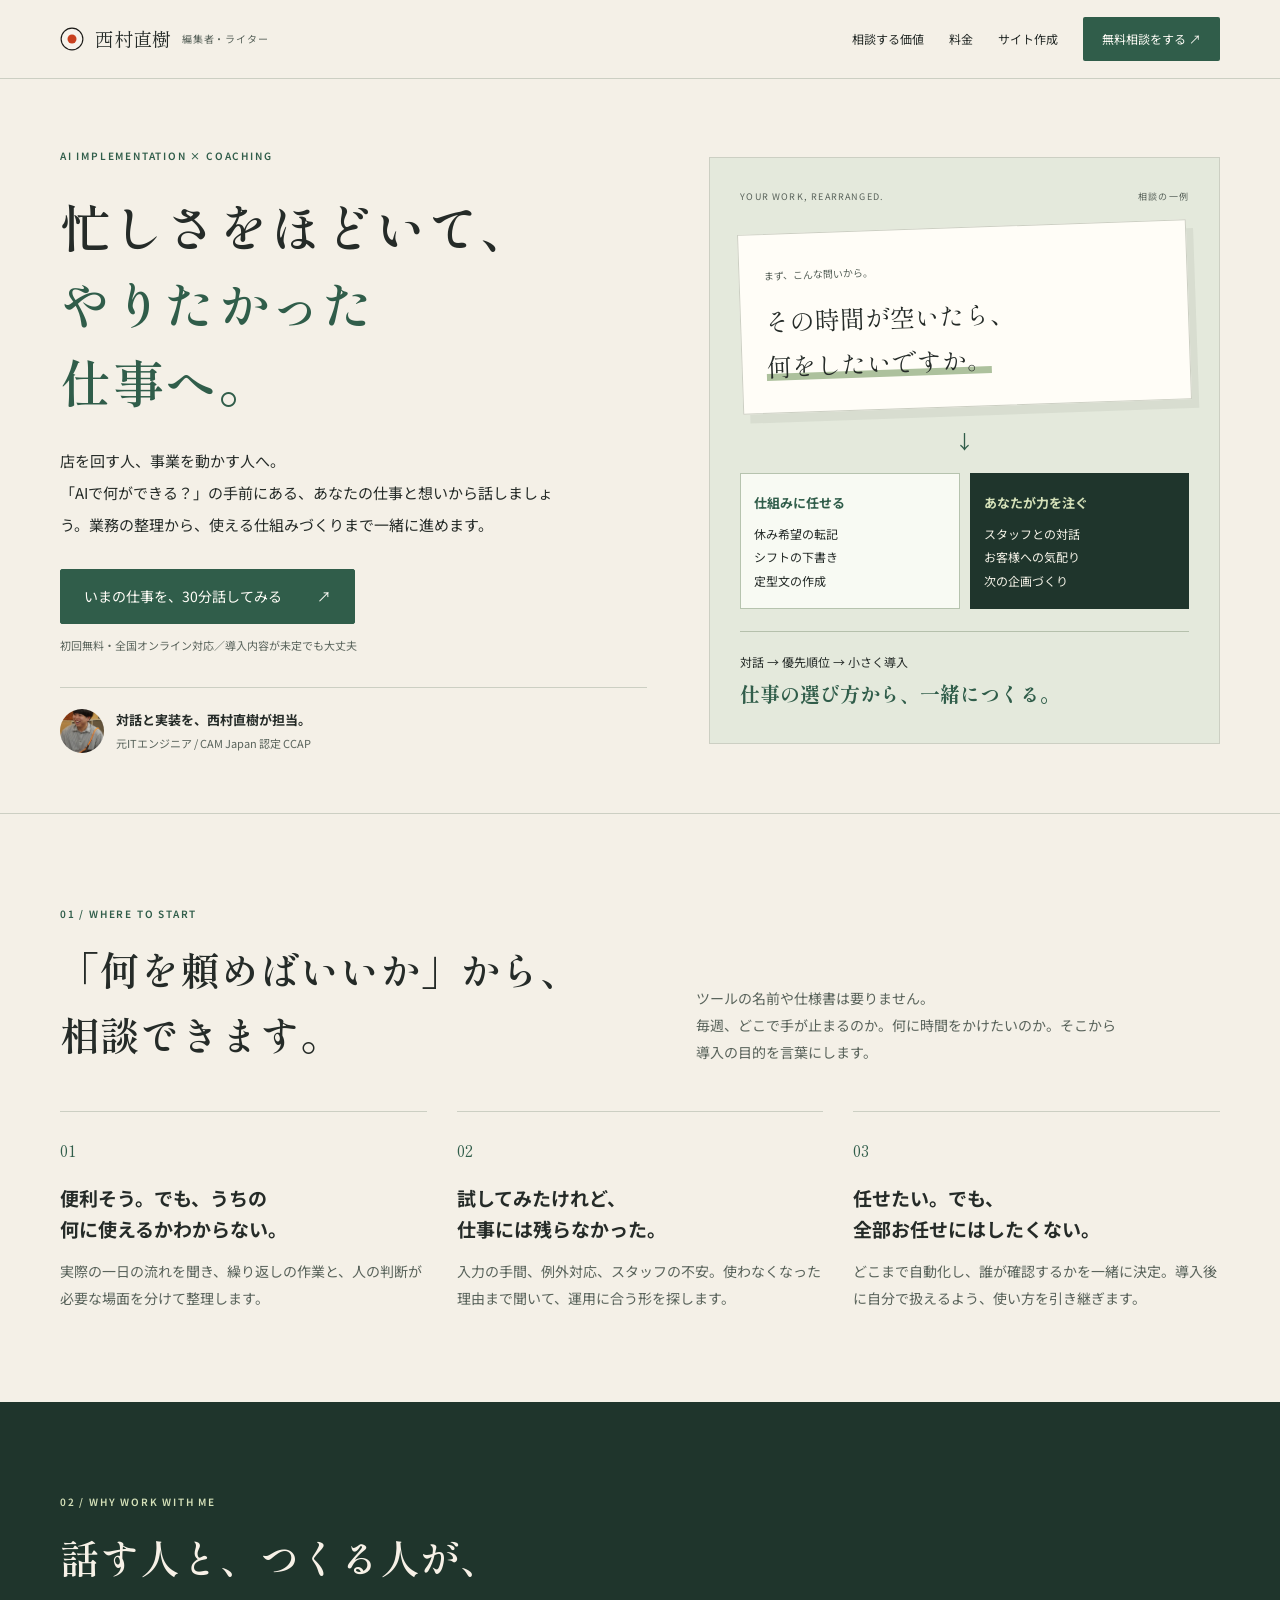
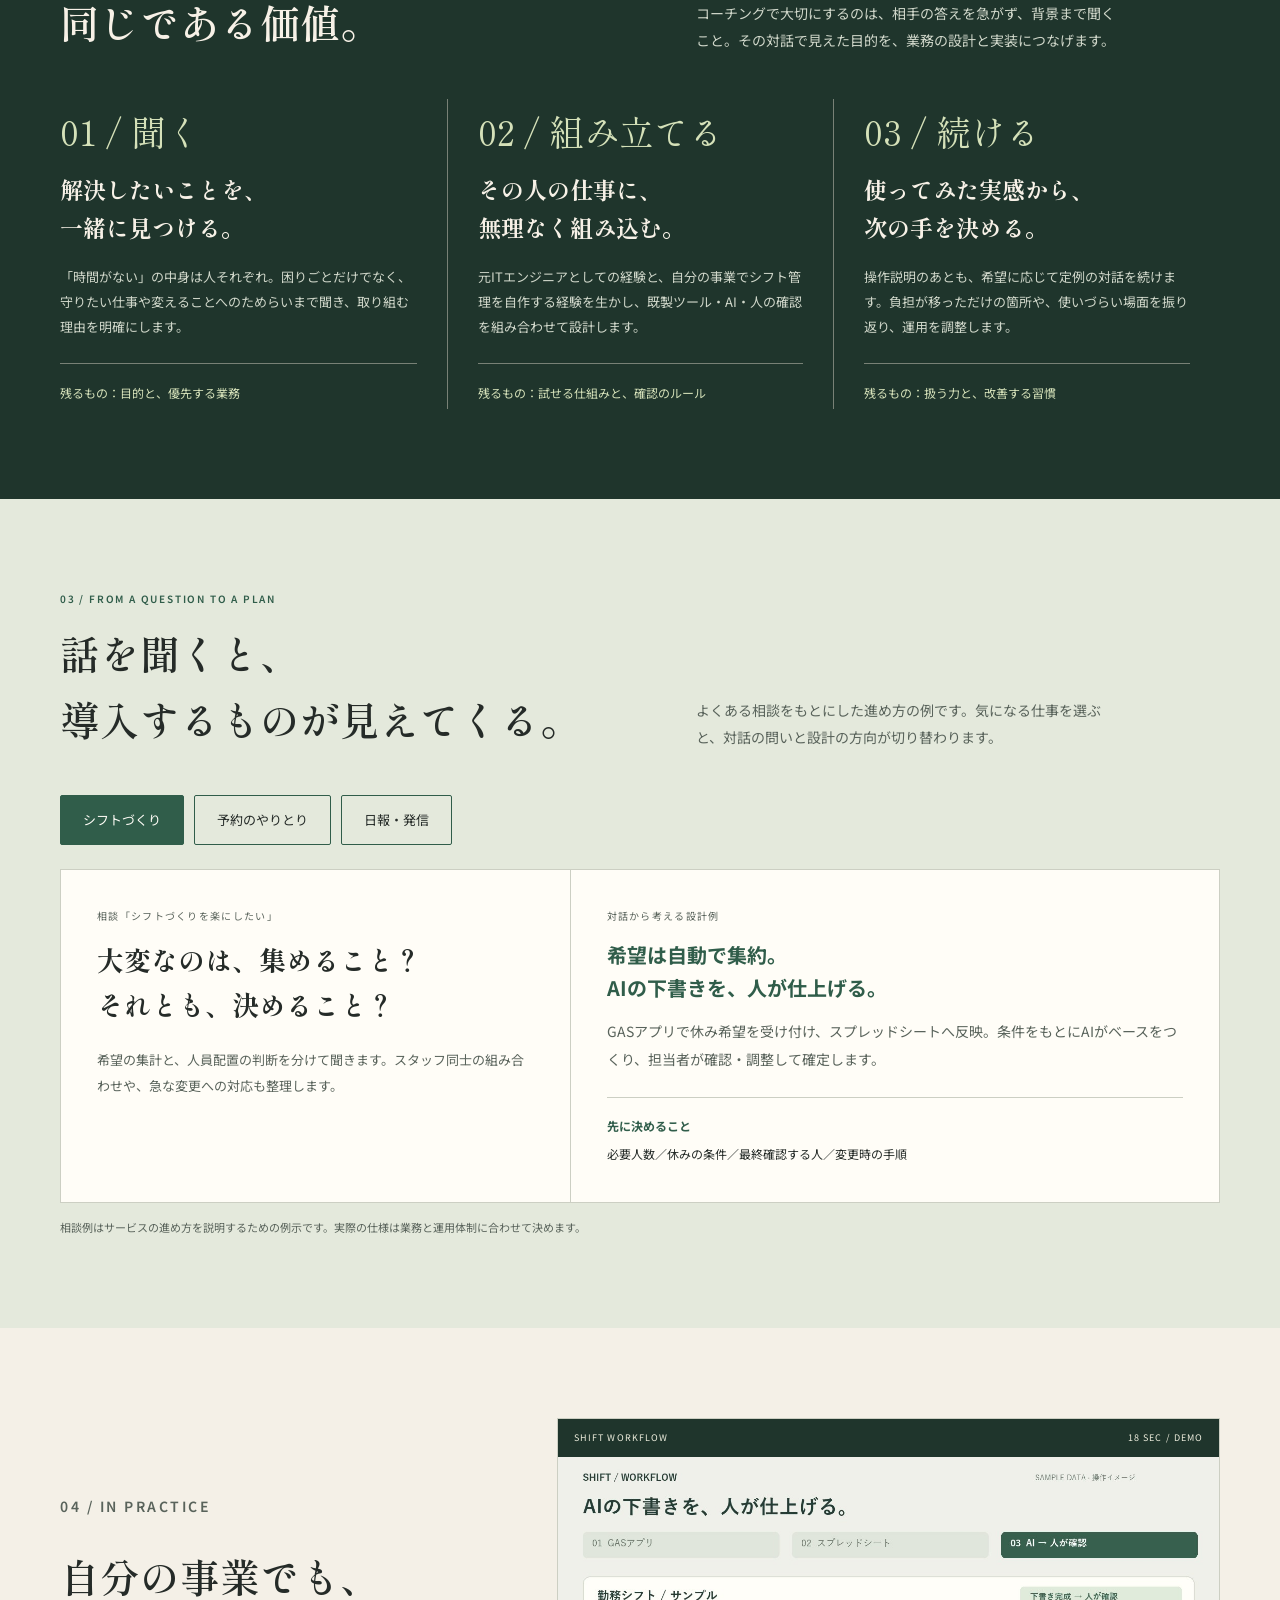
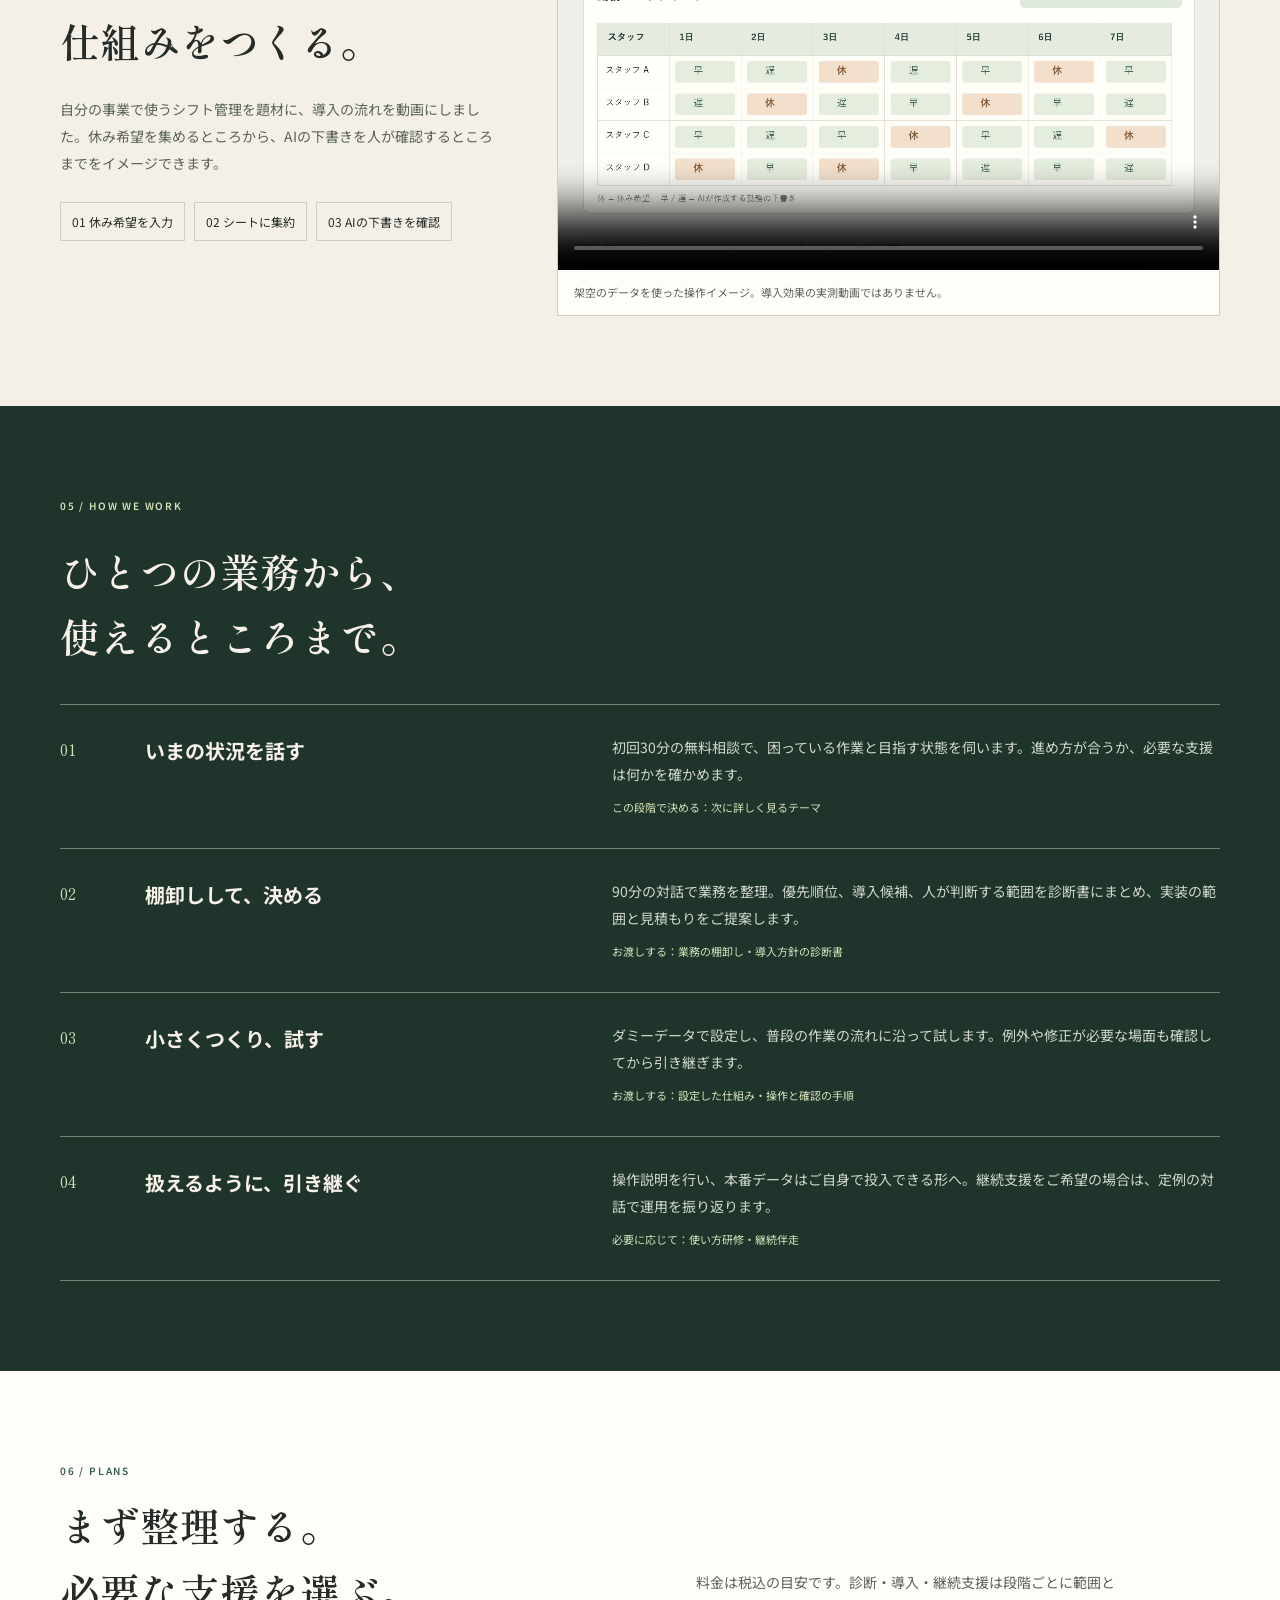
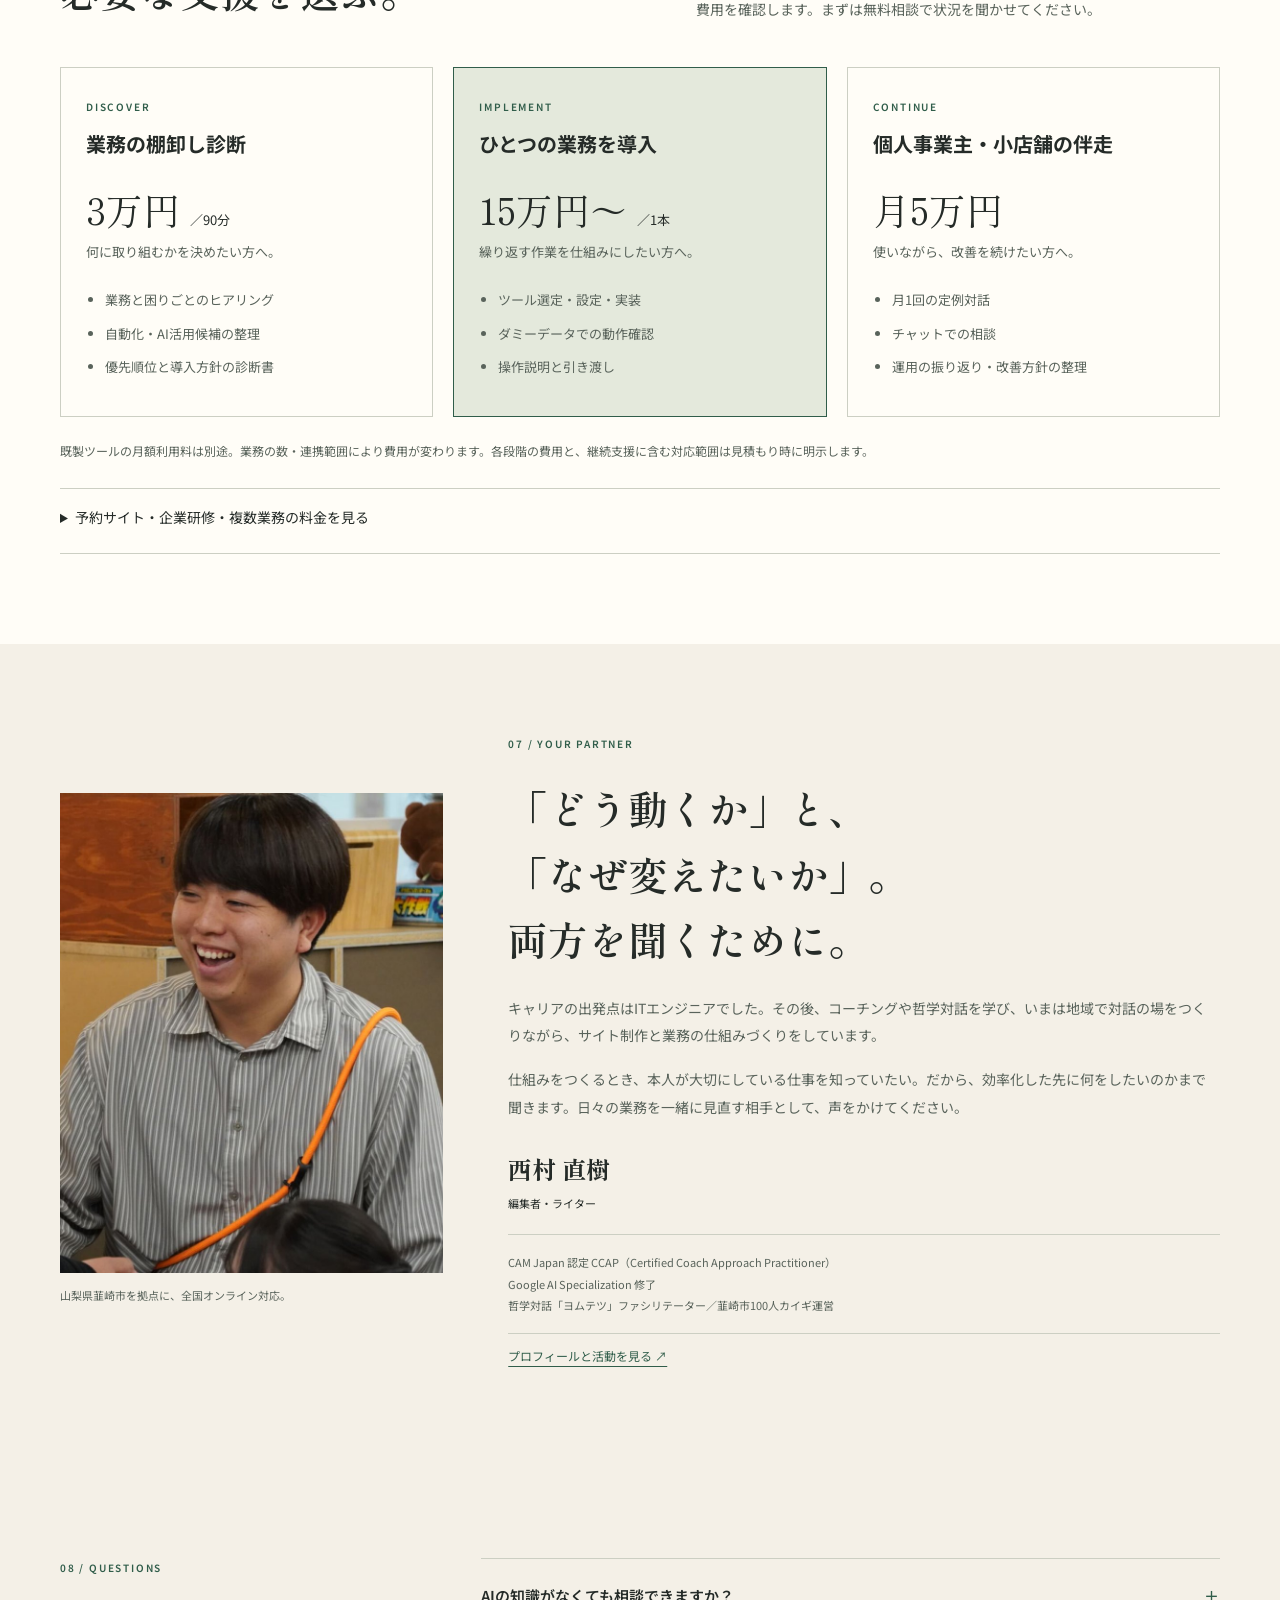
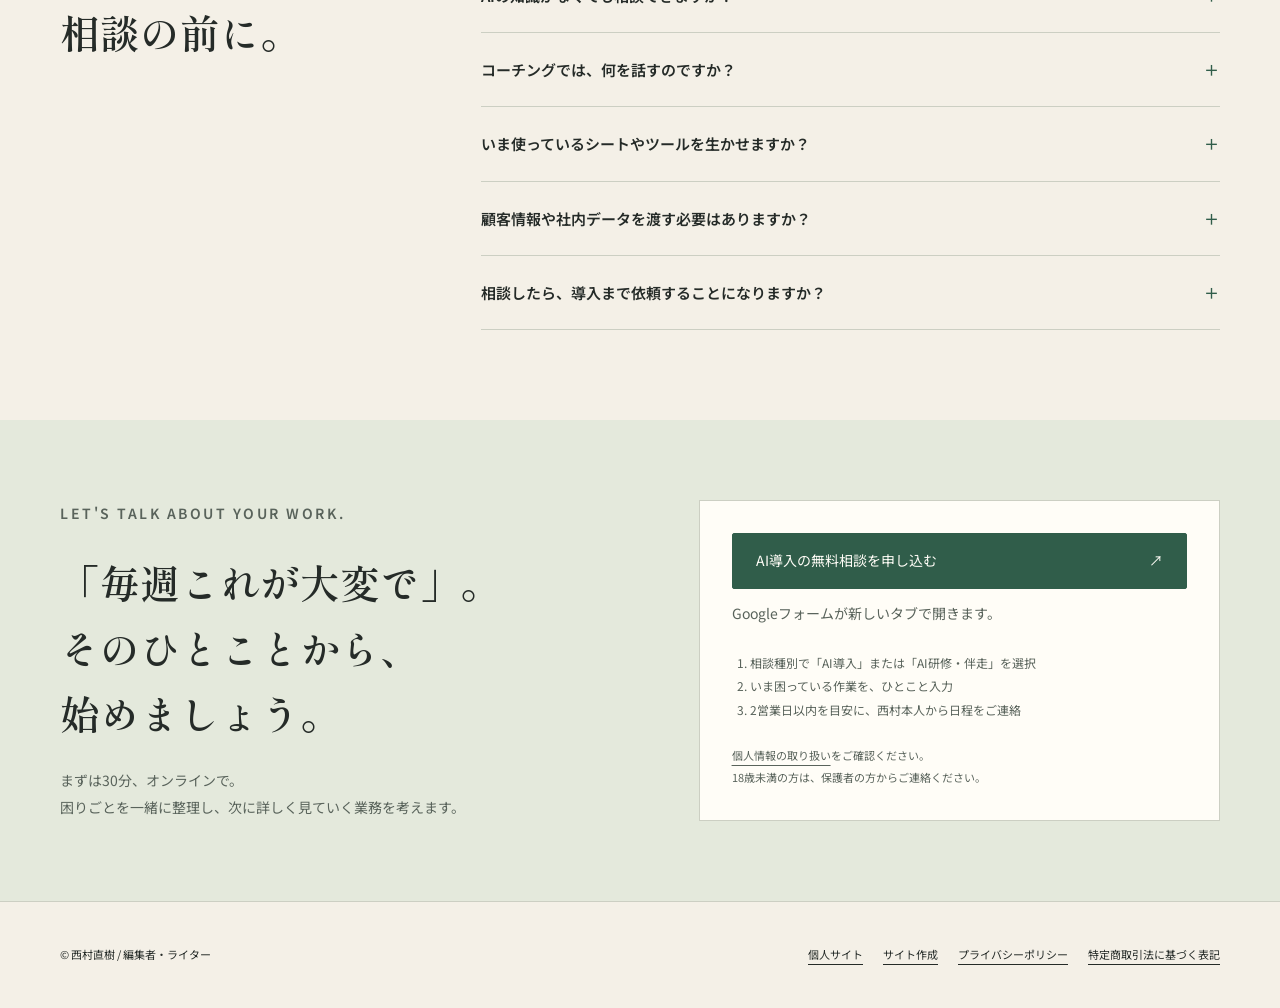
==== ai-coaching.html @ d944a83f "Build personal portfolio and dialogue-led service landing pages" ====
<!DOCTYPE html>
<html lang="ja">
<head>
<meta charset="utf-8"><meta name="viewport" content="width=device-width, initial-scale=1">
<title>対話から始めるAI導入・業務改善｜西村直樹</title>
<meta name="description" content="AIに何を任せるか、まだ決まっていなくて大丈夫。元ITエンジニアの西村直樹が、コーチングを生かした業務の棚卸しから、AI・既製ツールの導入、使い方の引き継ぎまで伴走。山梨・全国オンライン。初回30分の相談は無料。">
<meta property="og:type" content="website"><meta property="og:title" content="忙しさをほどいて、やりたかった仕事へ。｜西村直樹のAI導入">
<meta property="og:description" content="コーチングの対話で目的を見つけ、元ITエンジニアの経験で仕組みにする。業務の棚卸しから始めるAI導入。"><meta property="og:image" content="assets/shift-poster.jpg"><meta property="og:locale" content="ja_JP"><meta name="twitter:card" content="summary_large_image"><meta name="theme-color" content="#305d4a">
<link rel="icon" href="assets/favicon.svg" type="image/svg+xml"><link rel="preconnect" href="https://fonts.googleapis.com"><link rel="preconnect" href="https://fonts.gstatic.com" crossorigin><link rel="stylesheet" href="services.css"><script src="services.js" defer></script>
</head>
<body class="ai-page">
<a class="skip-link" href="#main">本文へスキップ</a>
<header class="lp-header"><div class="container header-inner"><a class="lp-brand" href="index.html"><img src="assets/favicon.svg" alt="" width="24" height="24">西村直樹<small>編集者・ライター</small></a><nav class="lp-nav" aria-label="AI導入のご案内"><a href="#approach">相談する価値</a><a href="#price">料金</a><a href="web-design.html" class="secondary-nav">サイト作成</a><a class="nav-cta" href="#contact">無料相談をする ↗</a></nav></div></header>
<main id="main">
<section class="lp-hero" aria-labelledby="hero-title"><div class="container hero-layout"><div>
<p class="eyebrow">AI IMPLEMENTATION × COACHING</p>
<h1 id="hero-title">忙しさをほどいて、<br><em>やりたかった<br>仕事へ。</em></h1>
<p class="hero-copy">店を回す人、事業を動かす人へ。<br>「AIで何ができる？」の手前にある、あなたの仕事と想いから話しましょう。業務の整理から、使える仕組みづくりまで一緒に進めます。</p>
<a class="lp-button" href="#contact">いまの仕事を、30分話してみる <span aria-hidden="true">↗</span></a><p class="button-note">初回無料・全国オンライン対応／導入内容が未定でも大丈夫</p>
<div class="hero-proof"><img src="assets/portrait.jpg" alt="" width="44" height="44"><div><strong>対話と実装を、西村直樹が担当。</strong>元ITエンジニア / CAM Japan 認定 CCAP</div></div>
</div><div class="hero-board" aria-label="対話から業務を整理する例"><div class="board-meta"><span>YOUR WORK, REARRANGED.</span><span>相談の一例</span></div><div class="question-paper"><span class="mini-label">まず、こんな問いから。</span><p>その時間が空いたら、<br><em>何をしたいですか。</em></p></div><div class="board-arrow" aria-hidden="true">↓</div><div class="decision-grid"><div><strong>仕組みに任せる</strong>休み希望の転記<br>シフトの下書き<br>定型文の作成</div><div class="human-task"><strong>あなたが力を注ぐ</strong>スタッフとの対話<br>お客様への気配り<br>次の企画づくり</div></div><p class="board-result">対話 → 優先順位 → 小さく導入<strong>仕事の選び方から、一緒につくる。</strong></p></div></div></section>

<section class="section"><div class="container"><div class="section-head"><div><p class="eyebrow">01 / WHERE TO START</p><h2>「何を頼めばいいか」から、<br>相談できます。</h2></div><p>ツールの名前や仕様書は要りません。<br>毎週、どこで手が止まるのか。何に時間をかけたいのか。そこから導入の目的を言葉にします。</p></div><div class="pain-grid"><article class="pain-item"><span class="index">01</span><h3>便利そう。でも、うちの<br>何に使えるかわからない。</h3><p>実際の一日の流れを聞き、繰り返しの作業と、人の判断が必要な場面を分けて整理します。</p></article><article class="pain-item"><span class="index">02</span><h3>試してみたけれど、<br>仕事には残らなかった。</h3><p>入力の手間、例外対応、スタッフの不安。使わなくなった理由まで聞いて、運用に合う形を探します。</p></article><article class="pain-item"><span class="index">03</span><h3>任せたい。でも、<br>全部お任せにはしたくない。</h3><p>どこまで自動化し、誰が確認するかを一緒に決定。導入後に自分で扱えるよう、使い方を引き継ぎます。</p></article></div></div></section>

<section class="section dark-section" id="approach"><div class="container"><div class="section-head"><div><p class="eyebrow">02 / WHY WORK WITH ME</p><h2>話す人と、つくる人が、<br>同じである価値。</h2></div><p>コーチングで大切にするのは、相手の答えを急がず、背景まで聞くこと。その対話で見えた目的を、業務の設計と実装につなげます。</p></div><div class="reasons"><article class="reason"><span class="index">01 / 聞く</span><h3>解決したいことを、<br>一緒に見つける。</h3><p>「時間がない」の中身は人それぞれ。困りごとだけでなく、守りたい仕事や変えることへのためらいまで聞き、取り組む理由を明確にします。</p><p class="takeaway">残るもの：目的と、優先する業務</p></article><article class="reason"><span class="index">02 / 組み立てる</span><h3>その人の仕事に、<br>無理なく組み込む。</h3><p>元ITエンジニアとしての経験と、自分の事業でシフト管理を自作する経験を生かし、既製ツール・AI・人の確認を組み合わせて設計します。</p><p class="takeaway">残るもの：試せる仕組みと、確認のルール</p></article><article class="reason"><span class="index">03 / 続ける</span><h3>使ってみた実感から、<br>次の手を決める。</h3><p>操作説明のあとも、希望に応じて定例の対話を続けます。負担が移っただけの箇所や、使いづらい場面を振り返り、運用を調整します。</p><p class="takeaway">残るもの：扱う力と、改善する習慣</p></article></div></div></section>

<section class="section demo-section"><div class="container"><div class="section-head"><div><p class="eyebrow">03 / FROM A QUESTION TO A PLAN</p><h2>話を聞くと、<br>導入するものが見えてくる。</h2></div><p>よくある相談をもとにした進め方の例です。気になる仕事を選ぶと、対話の問いと設計の方向が切り替わります。</p></div><div data-scenarios><div class="scenario-picker" aria-label="相談例を選ぶ" hidden><button type="button" aria-pressed="true" aria-controls="ai-shift">シフトづくり</button><button type="button" aria-pressed="false" aria-controls="ai-booking">予約のやりとり</button><button type="button" aria-pressed="false" aria-controls="ai-writing">日報・発信</button></div>
<article class="scenario-panel" id="ai-shift"><div class="scenario-question"><span class="mini-label">相談「シフトづくりを楽にしたい」</span><h3>大変なのは、集めること？<br>それとも、決めること？</h3><p>希望の集計と、人員配置の判断を分けて聞きます。スタッフ同士の組み合わせや、急な変更への対応も整理します。</p></div><div class="scenario-answer"><span class="mini-label">対話から考える設計例</span><h3>希望は自動で集約。<br>AIの下書きを、人が仕上げる。</h3><p>GASアプリで休み希望を受け付け、スプレッドシートへ反映。条件をもとにAIがベースをつくり、担当者が確認・調整して確定します。</p><div class="deliverable"><strong>先に決めること</strong>必要人数／休みの条件／最終確認する人／変更時の手順</div></div></article>
<article class="scenario-panel" id="ai-booking"><div class="scenario-question"><span class="mini-label">相談「予約対応に追われている」</span><h3>どのやりとりには、<br>あなたの言葉が必要ですか。</h3><p>空き状況の確認、日時の確定、個別の相談。やりとりを分けて、接客として残したい場面を確かめます。</p></div><div class="scenario-answer"><span class="mini-label">対話から考える設計例</span><h3>予約は既製サービスへ。<br>個別の相談に、手を残す。</h3><p>空き枠の表示と受付を予約サービスで整えます。AIによる返信案が役立つ場面も確認し、必要な部分から導入します。</p><div class="deliverable"><strong>先に決めること</strong>受付できる枠／キャンセルの扱い／個別対応へ切り替える条件</div></div></article>
<article class="scenario-panel" id="ai-writing"><div class="scenario-question"><span class="mini-label">相談「毎日の文章に時間がかかる」</span><h3>書き始めるまでに、<br>何を考えていますか。</h3><p>情報が揃わないのか、構成に迷うのか、表現を直し続けるのか。書く工程を分けて、時間がかかる場所を見つけます。</p></div><div class="scenario-answer"><span class="mini-label">対話から考える設計例</span><h3>材料の集め方を整えて、<br>AIと下書きをつくる。</h3><p>目的・相手・必要な情報を入力できる型を用意。文案はAIでつくり、事実の確認と最終的な言葉選びは担当者が行います。</p><div class="deliverable"><strong>先に決めること</strong>読む相手／入力する材料／書いてはいけない情報／確認項目</div></div></article></div><p class="caption">相談例はサービスの進め方を説明するための例示です。実際の仕様は業務と運用体制に合わせて決めます。</p></div></section>

<section class="section" id="case"><div class="container case-layout"><div><p class="eyebrow">04 / IN PRACTICE</p><h2>自分の事業でも、<br>仕組みをつくる。</h2><p>自分の事業で使うシフト管理を題材に、導入の流れを動画にしました。休み希望を集めるところから、AIの下書きを人が確認するところまでをイメージできます。</p><ol class="inline-steps"><li>01 休み希望を入力</li><li>02 シートに集約</li><li>03 AIの下書きを確認</li></ol></div><figure class="film"><div class="film-label"><span>SHIFT WORKFLOW</span><span>18 SEC / DEMO</span></div><video controls playsinline preload="none" poster="assets/shift-poster.jpg" width="1200" height="750" aria-label="シフト作成の流れを示す18秒のデモ"><source src="assets/shift-workflow.mp4" type="video/mp4"><track kind="captions" src="assets/shift-ja.vtt" srclang="ja" label="日本語">動画の内容は左の3つの手順をご覧ください。</video><figcaption>架空のデータを使った操作イメージ。導入効果の実測動画ではありません。</figcaption></figure></div></section>

<section class="section dark-section" id="flow"><div class="container"><p class="eyebrow">05 / HOW WE WORK</p><h2>ひとつの業務から、<br>使えるところまで。</h2><ol class="workflow"><li><span class="index">01</span><h3>いまの状況を話す</h3><p>初回30分の無料相談で、困っている作業と目指す状態を伺います。進め方が合うか、必要な支援は何かを確かめます。<small>この段階で決める：次に詳しく見るテーマ</small></p></li><li><span class="index">02</span><h3>棚卸しして、決める</h3><p>90分の対話で業務を整理。優先順位、導入候補、人が判断する範囲を診断書にまとめ、実装の範囲と見積もりをご提案します。<small>お渡しする：業務の棚卸し・導入方針の診断書</small></p></li><li><span class="index">03</span><h3>小さくつくり、試す</h3><p>ダミーデータで設定し、普段の作業の流れに沿って試します。例外や修正が必要な場面も確認してから引き継ぎます。<small>お渡しする：設定した仕組み・操作と確認の手順</small></p></li><li><span class="index">04</span><h3>扱えるように、引き継ぐ</h3><p>操作説明を行い、本番データはご自身で投入できる形へ。継続支援をご希望の場合は、定例の対話で運用を振り返ります。<small>必要に応じて：使い方研修・継続伴走</small></p></li></ol></div></section>

<section class="section pricing" id="price"><div class="container"><div class="section-head"><div><p class="eyebrow">06 / PLANS</p><h2>まず整理する。<br>必要な支援を選ぶ。</h2></div><p>料金は税込の目安です。診断・導入・継続支援は段階ごとに範囲と費用を確認します。まずは無料相談で状況を聞かせてください。</p></div><div class="price-grid"><article class="price-card"><p class="eyebrow">DISCOVER</p><h3>業務の棚卸し診断</h3><p class="amount">3万円 <small>／90分</small></p><p>何に取り組むかを決めたい方へ。</p><ul><li>業務と困りごとのヒアリング</li><li>自動化・AI活用候補の整理</li><li>優先順位と導入方針の診断書</li></ul></article><article class="price-card featured"><p class="eyebrow">IMPLEMENT</p><h3>ひとつの業務を導入</h3><p class="amount">15万円〜 <small>／1本</small></p><p>繰り返す作業を仕組みにしたい方へ。</p><ul><li>ツール選定・設定・実装</li><li>ダミーデータでの動作確認</li><li>操作説明と引き渡し</li></ul></article><article class="price-card"><p class="eyebrow">CONTINUE</p><h3>個人事業主・小店舗の伴走</h3><p class="amount">月5万円</p><p>使いながら、改善を続けたい方へ。</p><ul><li>月1回の定例対話</li><li>チャットでの相談</li><li>運用の振り返り・改善方針の整理</li></ul></article></div><p class="pricing-note">既製ツールの月額利用料は別途。業務の数・連携範囲により費用が変わります。各段階の費用と、継続支援に含む対応範囲は見積もり時に明示します。</p><details class="price-more"><summary>予約サイト・企業研修・複数業務の料金を見る</summary><dl><div><dt>予約サイト構築（既製サービス連携・ページ込み）</dt><dd>20万円〜</dd></div><div><dt>複数業務まとめて（3本まで）</dt><dd>40万円〜</dd></div><div><dt>研修 半日・3時間 / 1日・6時間 / 2日・12時間</dt><dd>30万円 / 50万円 / 90万円</dd></div><div><dt>企業向け伴走（月2回の定例・定着フォロー）</dt><dd>月12万円</dd></div></dl><p class="pricing-note">研修内容、人数、実施形式、交通費などの条件は個別にお見積もりします。</p></details></div></section>

<section class="section"><div class="container profile-layout"><figure class="profile-photo"><img src="assets/portrait.jpg" alt="西村直樹のポートレート" width="800" height="1000" loading="lazy"><figcaption>山梨県韮崎市を拠点に、全国オンライン対応。</figcaption></figure><div class="profile-copy"><p class="eyebrow">07 / YOUR PARTNER</p><h2>「どう動くか」と、<br>「なぜ変えたいか」。<br>両方を聞くために。</h2><p>キャリアの出発点はITエンジニアでした。その後、コーチングや哲学対話を学び、いまは地域で対話の場をつくりながら、サイト制作と業務の仕組みづくりをしています。</p><p>仕組みをつくるとき、本人が大切にしている仕事を知っていたい。だから、効率化した先に何をしたいのかまで聞きます。日々の業務を一緒に見直す相手として、声をかけてください。</p><strong class="profile-name">西村 直樹<small>編集者・ライター</small></strong><div class="credentials">CAM Japan 認定 CCAP（Certified Coach Approach Practitioner）<br>Google AI Specialization 修了<br>哲学対話「ヨムテツ」ファシリテーター／韮崎市100人カイギ運営</div><a class="text-link" href="index.html#profile">プロフィールと活動を見る ↗</a></div></div></section>

<section class="section" id="faq"><div class="container faq-layout"><div><p class="eyebrow">08 / QUESTIONS</p><h2>相談の前に。</h2></div><div class="faq-list"><details><summary>AIの知識がなくても相談できますか？</summary><p>はい。普段の仕事や困っている作業を、ご自身の言葉で話してください。ツールの名前や詳しい要件は、相談の中で整理します。</p></details><details><summary>コーチングでは、何を話すのですか？</summary><p>日々の業務、時間をかけたいこと、変えることへの不安などを聞きます。目的と優先順位を整理するための対話です。AI導入のご相談では、業務の設計につながるテーマを扱います。</p></details><details><summary>いま使っているシートやツールを生かせますか？</summary><p>現在の運用を確認したうえで検討します。連携の可否や利用料、管理のしやすさを見ながら、残すものと変えるものをご提案します。</p></details><details><summary>顧客情報や社内データを渡す必要はありますか？</summary><p>設定・動作確認にはダミーデータを使い、本番データはご自身で投入する運用を基本とします。利用するサービスと、入力してよい情報の範囲も導入時に整理します。</p></details><details><summary>相談したら、導入まで依頼することになりますか？</summary><p>初回相談は状況と進め方を確かめる場です。有料の支援へ進む前に内容と見積もりを確認いただきます。導入時期が決まっていなくてもご相談ください。</p></details></div></div></section>

<section class="contact-section" id="contact"><div class="container contact-layout"><div><p class="eyebrow">LET'S TALK ABOUT YOUR WORK.</p><h2>「毎週これが大変で」。<br>そのひとことから、<br>始めましょう。</h2><p>まずは30分、オンラインで。<br>困りごとを一緒に整理し、次に詳しく見ていく業務を考えます。</p></div><div class="contact-box"><a class="lp-button" href="https://docs.google.com/forms/d/e/1FAIpQLSd0KixjZ9qp4IN2YhDHNsjw01QhMLWU0YslcL0QJP-TNa-7_g/viewform" target="_blank" rel="noopener">AI導入の無料相談を申し込む <span aria-hidden="true">↗</span><span class="sr-only">（Googleフォーム・新しいタブ）</span></a><p class="button-note">Googleフォームが新しいタブで開きます。</p><ol><li>相談種別で「AI導入」または「AI研修・伴走」を選択</li><li>いま困っている作業を、ひとこと入力</li><li>2営業日以内を目安に、西村本人から日程をご連絡</li></ol><p class="privacy-note"><a href="privacy.html">個人情報の取り扱い</a>をご確認ください。<br>18歳未満の方は、保護者の方からご連絡ください。</p></div></div></section>
</main><footer class="lp-footer"><div class="container footer-inner"><p>© 西村直樹 / 編集者・ライター</p><nav class="footer-links" aria-label="関連ページ"><a href="index.html">個人サイト</a><a href="web-design.html">サイト作成</a><a href="privacy.html">プライバシーポリシー</a><a href="tokushoho.html">特定商取引法に基づく表記</a></nav></div></footer>
</body></html>
---- services.css ----
@import url('https://fonts.googleapis.com/css2?family=Shippori+Mincho:wght@600&family=Noto+Sans+JP:wght@400;600&display=swap');
:root{--paper:#f4f0e7;--ink:#252b28;--muted:#59635b;--line:#cccfc3;--accent:#305d4a;--tint:#e4e9dc;--dark:#1f352c;--white:#fffdf7;--serif:'Shippori Mincho',serif;--sans:'Noto Sans JP',sans-serif}
*{box-sizing:border-box}html{scroll-behavior:smooth;scroll-padding-top:100px}body{margin:0;background:var(--paper);color:var(--ink);font-family:var(--sans);font-size:15px;line-height:1.95;-webkit-font-smoothing:antialiased}body.web-page{--ink:#322a25;--muted:#6a5c50;--line:#d6c7b8;--accent:#974523;--tint:#ede0d1;--dark:#35241e}h1,h2,h3,p,figure{margin:0}h1,h2{font-family:var(--serif);font-weight:600}h1{font-size:clamp(38px,4.7vw,67px);line-height:1.52;letter-spacing:.03em}h2{font-size:clamp(27px,3.1vw,43px);line-height:1.65}h3{font-size:20px;line-height:1.65}a{color:inherit;text-underline-offset:5px}button{font:inherit;cursor:pointer}img,video{display:block;max-width:100%}img{height:auto}button,a,input,summary{touch-action:manipulation}a:focus-visible,button:focus-visible,summary:focus-visible{outline:3px solid var(--accent);outline-offset:5px}body [hidden]{display:none!important}.sr-only{position:absolute;width:1px;height:1px;padding:0;margin:-1px;overflow:hidden;clip:rect(0,0,0,0);white-space:nowrap;border:0}.skip-link{position:fixed;top:-100px;left:16px;background:var(--white);padding:12px;z-index:20}.skip-link:focus{top:12px}.container{width:min(1160px,calc(100% - 80px));margin-inline:auto}.lp-header{position:sticky;top:0;background:var(--paper);z-index:10;border-bottom:1px solid var(--line)}.header-inner{min-height:78px;display:flex;justify-content:space-between;align-items:center;gap:20px}.lp-brand{display:flex;gap:11px;align-items:center;text-decoration:none;font-family:var(--serif);font-size:19px;white-space:nowrap}.lp-brand img{width:24px;height:24px}.lp-brand small{font-family:var(--sans);font-size:10px;color:var(--muted);letter-spacing:.08em}.lp-nav{display:flex;align-items:center;gap:25px;font-size:12px}.lp-nav a{text-decoration:none;padding-block:10px}.lp-nav a:hover{text-decoration:underline}.lp-nav .nav-cta{background:var(--accent);color:var(--white);padding:10px 19px;border-radius:2px}.eyebrow{font-size:10px;font-weight:600;letter-spacing:.18em;color:var(--accent);margin-bottom:22px}.lp-hero{padding:67px 0 59px;border-bottom:1px solid var(--line);overflow:hidden}.hero-layout{display:grid;grid-template-columns:1.15fr 1fr;gap:62px;align-items:center}.hero-layout h1 em{font-style:normal;color:var(--accent)}.hero-copy{font-size:15px;line-height:2.15;max-width:520px;margin:24px 0 27px}.lp-button{display:inline-flex;align-items:center;justify-content:space-between;gap:35px;min-height:54px;padding:13px 23px;background:var(--accent);color:var(--white);text-decoration:none;border:1px solid var(--accent);border-radius:2px;font-size:14px;transition:background .2s,transform .2s}.lp-button:hover{background:var(--dark);transform:translateY(-2px)}.button-note{font-size:11px;color:var(--muted);margin-top:11px}.hero-proof{display:flex;gap:12px;align-items:center;border-top:1px solid var(--line);margin-top:31px;padding-top:19px;font-size:11px;color:var(--muted)}.hero-proof img{width:44px;height:44px;object-fit:cover;border-radius:50%}.hero-proof strong{display:block;color:var(--ink);font-size:13px}.hero-board{background:var(--tint);border:1px solid var(--line);padding:30px;position:relative}.board-meta{display:flex;justify-content:space-between;font-size:9px;letter-spacing:.13em;color:var(--muted);margin-bottom:22px}.question-paper{background:var(--white);padding:24px;border:1px solid var(--line);box-shadow:7px 9px 0 #243b2810;transform:rotate(-2deg)}.question-paper .mini-label{font-size:10px;color:var(--muted)}.question-paper p{font-family:var(--serif);font-size:25px;margin-top:11px;line-height:1.8}.question-paper em{font-style:normal;text-decoration:underline;text-decoration-color:#adc19d;text-decoration-thickness:7px;text-underline-offset:-3px}.board-arrow{padding:14px;text-align:center;color:var(--accent);font-size:19px}.decision-grid{display:grid;grid-template-columns:1fr 1fr;gap:10px}.decision-grid div{background:#f8faf3;border:1px solid #b6c3ae;padding:16px 13px;font-size:12px}.decision-grid strong{display:block;font-size:13px;color:var(--accent);margin-bottom:7px}.decision-grid .human-task{background:var(--dark);color:#f4f2e7;border-color:var(--dark)}.decision-grid .human-task strong{color:#d5e1b9}.board-result{border-top:1px solid #b5c0ac;margin-top:22px;padding-top:18px;font-size:12px}.board-result strong{display:block;font-family:var(--serif);font-size:20px;color:var(--accent)}.section{padding:90px 0}.section-head{display:grid;grid-template-columns:1.1fr 1fr;gap:60px;align-items:end;margin-bottom:44px}.section-head>p{color:var(--muted);font-size:14px;max-width:430px}.section-head .eyebrow{margin-bottom:12px}.pain-grid{display:grid;grid-template-columns:repeat(3,1fr);gap:30px}.pain-item{padding-top:23px;border-top:1px solid var(--line)}.index{font-family:var(--serif);font-size:16px;color:var(--accent);display:block;margin-bottom:16px}.pain-item h3{font-size:19px;margin-bottom:13px}.pain-item p{color:var(--muted);font-size:14px}.dark-section{background:var(--dark);color:#f7f1e7;--line:#788176;--accent:#d5e1b9;--muted:#d0d7ca}.web-page .dark-section{--accent:#f0bf94;--muted:#ddd0c3;--line:#867466}.dark-section .section-head>p{color:var(--muted)}.reasons{display:grid;grid-template-columns:repeat(3,1fr);gap:0}.reason{padding:7px 30px 5px 0}.reason+.reason{border-left:1px solid var(--line);padding-left:30px}.reason .index{font-size:35px;line-height:1.4}.reason h3{font-family:var(--serif);font-size:23px;margin-bottom:17px}.reason p{font-size:13px;color:var(--muted)}.reason .takeaway{margin-top:23px;border-top:1px solid var(--line);padding-top:17px;font-size:12px;color:var(--accent)}.demo-section{background:var(--tint)}.scenario-picker{display:flex;flex-wrap:wrap;gap:10px;margin-bottom:24px}.scenario-picker button{padding:11px 22px;background:transparent;color:var(--ink);border:1px solid var(--accent);border-radius:2px;font-size:13px;min-height:46px}.scenario-picker button[aria-pressed=true]{background:var(--accent);color:var(--white)}.scenario-panel{display:grid;grid-template-columns:.88fr 1.12fr;background:var(--white);border:1px solid var(--line)}.scenario-panel+.scenario-panel{margin-top:24px}.scenario-question{padding:36px;border-right:1px solid var(--line)}.scenario-question .mini-label,.scenario-answer .mini-label{font-size:10px;letter-spacing:.13em;color:var(--muted);display:block;margin-bottom:13px}.scenario-question h3{font-family:var(--serif);font-size:27px}.scenario-question p{font-size:13px;color:var(--muted);margin-top:20px}.scenario-answer{padding:36px}.scenario-answer h3{font-size:20px;color:var(--accent);margin-bottom:14px}.scenario-answer p{font-size:14px;color:var(--muted)}.deliverable{border-top:1px solid var(--line);padding-top:16px;margin-top:24px;font-size:12px}.deliverable strong{color:var(--accent);display:block;margin-bottom:5px}.caption{font-size:11px;color:var(--muted);margin-top:14px}.case-layout{display:grid;grid-template-columns:.8fr 1.2fr;gap:55px;align-items:center}.case-layout h2{margin-bottom:22px}.case-layout p{color:var(--muted);font-size:14px}.film{border:1px solid var(--line);background:var(--white)}.film-label{display:flex;justify-content:space-between;padding:10px 16px;background:var(--dark);color:#eeeede;font-size:9px;letter-spacing:.12em}.film video{width:100%;height:auto;aspect-ratio:8/5}.film figcaption{padding:12px 16px;font-size:11px;color:var(--muted)}.inline-steps{display:flex;flex-wrap:wrap;gap:9px;list-style:none;padding:0;margin:24px 0 0}.inline-steps li{font-size:12px;border:1px solid var(--line);padding:7px 11px}.workflow{padding:0;margin:35px 0 0;list-style:none;border-top:1px solid var(--line)}.workflow li{display:grid;grid-template-columns:60px .8fr 1.1fr;gap:25px;border-bottom:1px solid var(--line);padding:29px 0;align-items:start}.workflow .index{margin:0}.workflow h3{font-size:20px}.workflow p{font-size:14px;color:var(--muted)}.workflow small{display:block;font-size:11px;color:var(--accent);margin-top:9px}.pricing{background:var(--white)}.price-grid{display:grid;grid-template-columns:repeat(3,1fr);gap:20px}.price-card{border:1px solid var(--line);padding:29px 25px;display:flex;flex-direction:column;align-items:start}.price-card.featured{background:var(--tint);border-color:var(--accent)}.price-card .eyebrow{margin-bottom:10px}.price-card h3{font-size:20px}.amount{font-family:var(--serif);font-size:37px;line-height:1.6;margin:20px 0 0}.amount small{font-family:var(--sans);font-size:13px}.price-card>p:not(.amount):not(.eyebrow){color:var(--muted);font-size:13px}.price-card ul{padding-left:19px;font-size:13px;color:var(--muted);margin:23px 0 0}.price-card li{margin-bottom:8px}.pricing-note{margin-top:22px;font-size:12px;color:var(--muted)}.price-more{margin-top:25px;border-block:1px solid var(--line);padding:15px 0}.price-more summary{font-size:14px;min-height:34px;cursor:pointer}.price-more dl{margin:15px 0}.price-more dl>div{display:flex;justify-content:space-between;gap:20px;padding:10px 0;font-size:13px;border-top:1px solid var(--line)}.price-more dd{margin:0;text-align:right;white-space:nowrap}.profile-layout{display:grid;grid-template-columns:.7fr 1.3fr;gap:65px;align-items:center}.profile-photo{position:relative}.profile-photo img{width:100%;aspect-ratio:4/5;object-fit:cover;max-height:490px}.profile-photo figcaption{padding:12px 0;font-size:11px;color:var(--muted)}.profile-copy h2{margin-bottom:23px}.profile-copy>p:not(.eyebrow){color:var(--muted);font-size:14px;margin-top:17px}.profile-name{display:block;font-family:var(--serif);font-size:24px;margin-top:25px}.profile-name small{font-family:var(--sans);font-size:11px;font-weight:400;display:block}.credentials{border-block:1px solid var(--line);padding:17px 0;font-size:11px;color:var(--muted);margin-top:20px}.text-link{display:inline-block;padding-block:10px;font-size:12px;color:var(--accent)}.faq-layout{display:grid;grid-template-columns:.65fr 1.35fr;gap:65px}.faq-list{border-top:1px solid var(--line)}.faq-list details{border-bottom:1px solid var(--line)}.faq-list summary{padding:22px 30px 22px 0;font-size:15px;font-weight:600;cursor:pointer;list-style:none;position:relative}.faq-list summary::-webkit-details-marker{display:none}.faq-list summary::after{content:'＋';position:absolute;right:1px;color:var(--accent)}.faq-list details[open] summary::after{content:'−'}.faq-list details p{font-size:14px;color:var(--muted);padding:0 20px 24px 0}.contact-section{padding:80px 0;background:var(--tint)}.contact-layout{display:grid;grid-template-columns:1.1fr 1fr;gap:65px;align-items:center}.contact-layout h2{margin-bottom:21px}.contact-layout p{font-size:14px;color:var(--muted)}.contact-box{border:1px solid var(--line);padding:32px;background:var(--white)}.contact-box .lp-button{width:100%;gap:12px}.contact-box ol{padding-left:18px;color:var(--muted);font-size:12px;margin:24px 0}.contact-box .privacy-note{font-size:11px}.lp-footer{border-top:1px solid var(--line);padding:35px 0;font-size:11px}.footer-inner{display:flex;justify-content:space-between;align-items:center;gap:20px}.footer-links{display:flex;gap:20px;flex-wrap:wrap}.footer-links a{padding:7px 0}.web-hero{background:linear-gradient(120deg,#f4eee5,#ece0d1)}.web-hero .hero-layout{grid-template-columns:1.15fr 1fr}.web-collage{position:relative;min-height:466px;display:flex;align-items:center;padding-right:25px}.web-window{border:1px solid #cbb29d;background:var(--white);width:100%;transform:rotate(3deg);box-shadow:15px 20px 0 #70452412}.window-bar{height:29px;border-bottom:1px solid #e3d6c8;display:flex;align-items:center;gap:4px;padding:0 12px}.window-bar i{width:4px;height:4px;border-radius:50%;background:#bcb1a3}.window-bar span{font-size:8px;margin:auto;color:#6a5c50;letter-spacing:.1em}.web-window .window-content{position:relative;min-height:330px;background:#241911;color:#fff3e3;display:flex;flex-direction:column;justify-content:center;padding:38px 28px}.window-content>img{position:absolute;inset:0;width:100%;height:100%;object-fit:cover;opacity:.38}.window-content p,.window-content strong{position:relative}.window-content p{font-size:8px;letter-spacing:.12em}.window-content strong{font-family:var(--serif);font-size:36px;line-height:1.7;margin:16px 0}.editor-note{position:absolute;left:-23px;bottom:3px;width:85%;background:var(--white);border:1px solid #cbb29d;padding:21px 25px;transform:rotate(-5deg);box-shadow:4px 8px 16px #442b2010}.editor-note small{font-size:10px;color:var(--accent)}.editor-note p{font-family:var(--serif);font-size:19px;line-height:1.7;margin-top:8px}.pencil{display:block;color:var(--accent);font-size:11px;margin-top:11px}.web-work-grid{display:grid;grid-template-columns:repeat(3,1fr);gap:25px}.web-work{min-width:0}.web-work>a{display:block;text-decoration:none}.work-image{width:100%;aspect-ratio:1.25;object-fit:cover;background:#fff;border:1px solid var(--line);transition:transform .2s}.web-work a:hover .work-image{transform:translateY(-4px)}.work-image.contain{object-fit:contain}.web-work .eyebrow{margin:21px 0 9px;font-size:9px}.web-work h3{font-size:19px;margin-bottom:10px}.web-work p:last-child{font-size:13px;color:var(--muted)}.web-work .personal-preview{position:relative;aspect-ratio:1.25;background:#231810;overflow:hidden;padding:25px;display:flex;align-items:center}.personal-preview img{position:absolute;inset:0;width:100%;height:100%;object-fit:cover;opacity:.4}.personal-preview strong{position:relative;color:#f8dec3;font-family:var(--serif);font-size:25px;line-height:1.8}.scope-grid{display:grid;grid-template-columns:1fr 1fr;gap:40px}.scope-list{padding:0;margin:0;list-style:none;border-top:1px solid var(--line)}.scope-list li{display:flex;gap:20px;padding:18px 0;border-bottom:1px solid var(--line);font-size:14px}.scope-list span{color:var(--accent);font-family:var(--serif)}
@media(min-width:1400px){.lp-hero{padding-block:85px}}@media(max-width:1000px){.container{width:calc(100% - 48px)}.hero-layout,.web-hero .hero-layout{gap:32px}.lp-nav{gap:16px}.lp-nav .secondary-nav{display:none}.lp-brand small{display:none}.question-paper{padding:19px}.question-paper p{font-size:22px}.hero-board{padding:22px}.web-collage{min-height:420px;padding-right:5px}.window-content strong{font-size:29px}.section-head,.profile-layout,.contact-layout{gap:36px}.reason{padding-right:22px}.reason+.reason{padding-left:22px}.price-card{padding:24px 19px}.amount{font-size:30px}.faq-layout{gap:35px}.scenario-question,.scenario-answer{padding:27px}}
@media(max-width:720px){html{scroll-padding-top:82px}.container{width:calc(100% - 40px)}.header-inner{min-height:67px;gap:10px}.lp-brand{font-size:16px;gap:8px}.lp-brand img{width:21px;height:21px}.lp-nav>a:not(.nav-cta){display:none}.lp-nav .nav-cta{font-size:11px;padding:9px 13px}.lp-hero{padding:41px 0}.hero-layout,.web-hero .hero-layout{grid-template-columns:1fr;gap:34px}h1{font-size:clamp(34px,8.4vw,54px)}.eyebrow{font-size:9px;margin-bottom:20px}.hero-copy{font-size:14px;margin-top:20px}.lp-button{font-size:13px;min-height:52px}.hero-proof{margin-top:24px;padding-top:16px}.hero-board{max-width:500px;width:100%;margin:auto}.question-paper p{font-size:23px}.decision-grid div{font-size:11px}.board-result strong{font-size:19px}.section{padding:60px 0}.section-head,.case-layout,.profile-layout,.faq-layout,.contact-layout{grid-template-columns:1fr;gap:25px}.section-head{margin-bottom:30px}.section-head>p{max-width:none;font-size:13px}.pain-grid,.reasons,.price-grid,.web-work-grid,.scope-grid{grid-template-columns:1fr;gap:26px}.pain-item h3{font-size:19px}.index{margin-bottom:10px}.reason,.reason+.reason{padding:0;border:0}.reason+.reason{border-top:1px solid var(--line);padding-top:25px}.reason .index{font-size:25px}.reason h3{font-size:23px;margin-bottom:12px}.reason .takeaway{margin-top:17px;padding-top:12px}.scenario-picker{gap:8px}.scenario-picker button{font-size:12px;padding:10px 14px}.scenario-panel{grid-template-columns:1fr}.scenario-question{border-right:0;border-bottom:1px solid var(--line)}.scenario-question h3{font-size:24px}.scenario-question p{margin-top:14px}.scenario-answer h3{font-size:19px}.workflow li{grid-template-columns:28px 1fr;gap:8px 14px;padding:25px 0}.workflow p{grid-column:2}.price-card{padding:26px}.amount{font-size:35px;margin-top:14px}.price-more dl>div{flex-direction:column;gap:2px}.price-more dd{text-align:left}.profile-photo{max-width:360px}.profile-photo img{max-height:380px}.profile-copy h2{margin-bottom:20px}.faq-list summary{font-size:14px}.contact-section{padding:55px 0}.contact-box{padding:24px}.footer-inner{align-items:start;flex-direction:column}.footer-links{gap:10px 20px}.web-collage{min-height:390px;max-width:450px;width:100%;margin:auto;padding:0 10px 12px}.web-window .window-content{min-height:290px}.window-content strong{font-size:31px}.editor-note{left:0;bottom:0;padding:16px 20px}.editor-note p{font-size:18px}.web-work-grid{gap:34px}.work-image,.web-work .personal-preview{aspect-ratio:1.5}.personal-preview strong{font-size:30px}.scope-grid{gap:0}}
.ai-page h1{font-size:clamp(34px,4vw,56px)}
@media(max-width:720px){.ai-page h1{font-size:clamp(30px,7.7vw,48px)}}
@media(prefers-reduced-motion:reduce){html{scroll-behavior:auto}*,*::before,*::after{animation:none!important;transition:none!important}}
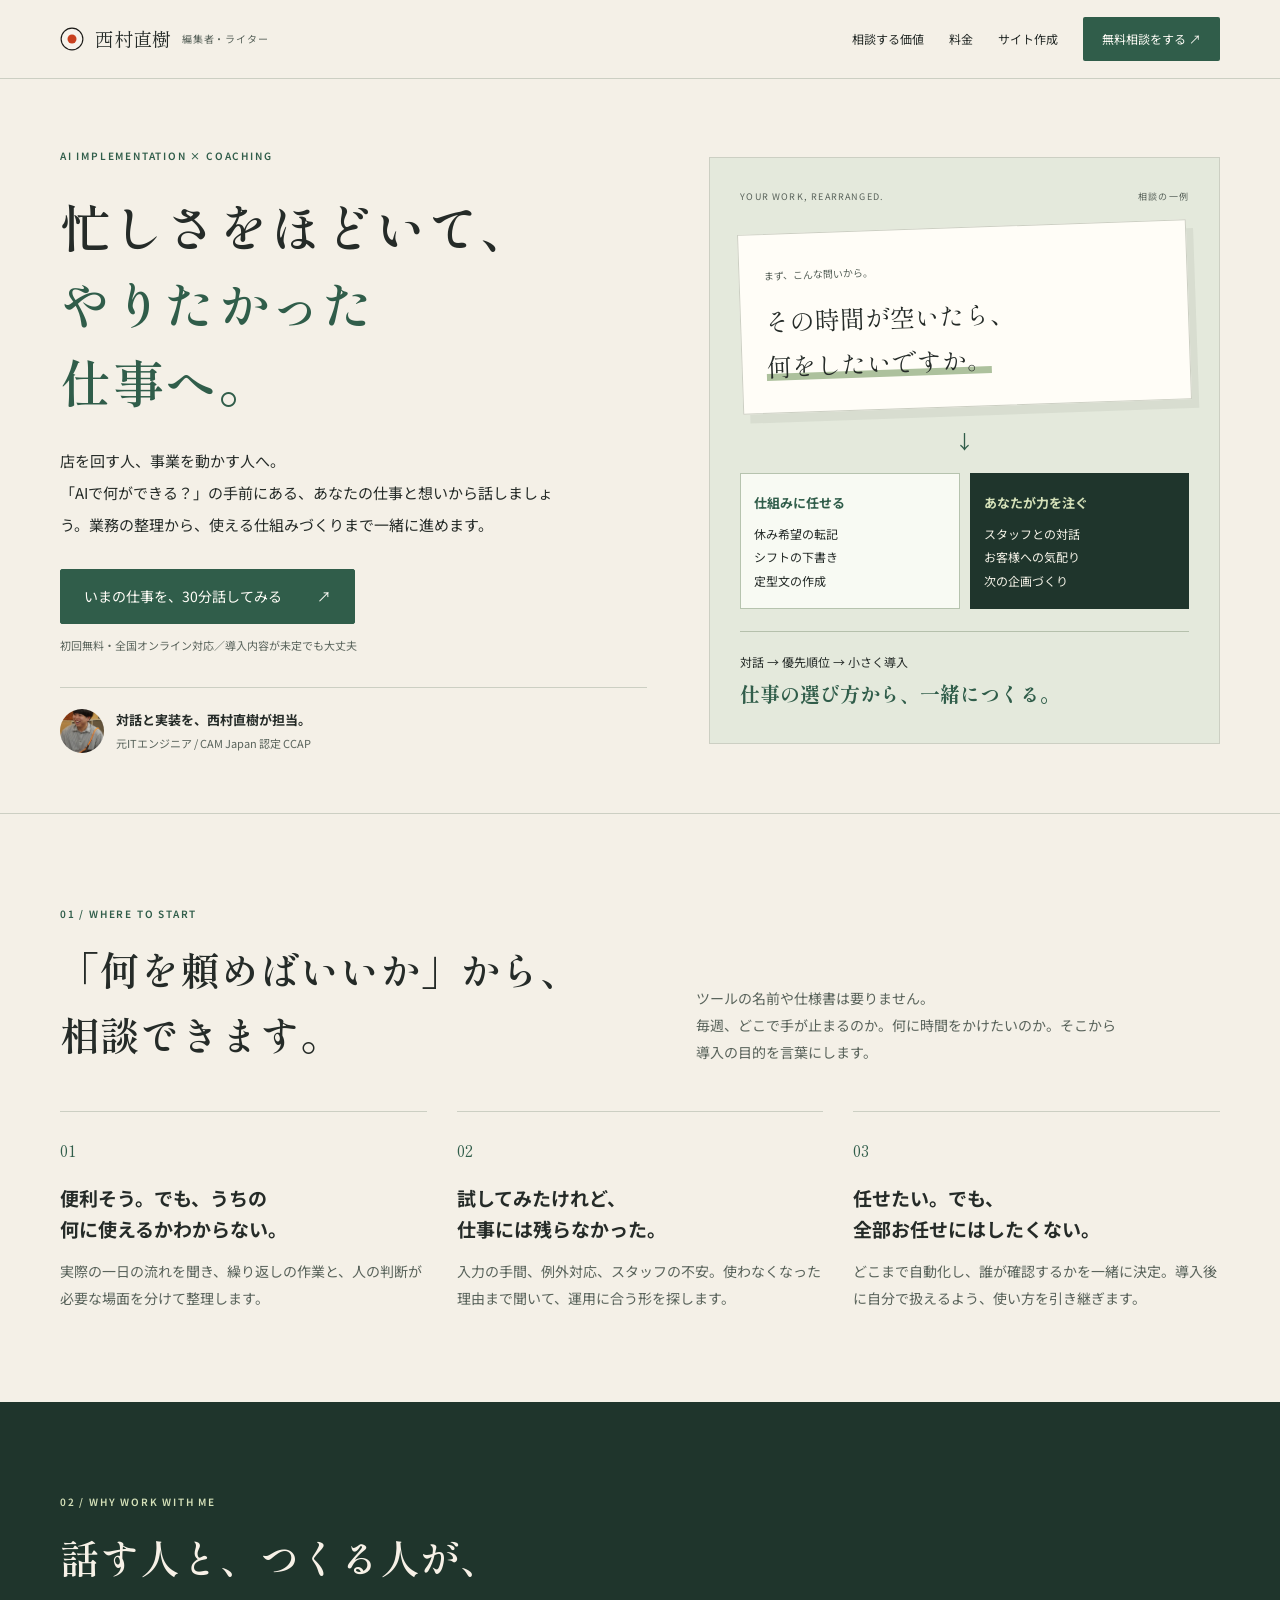
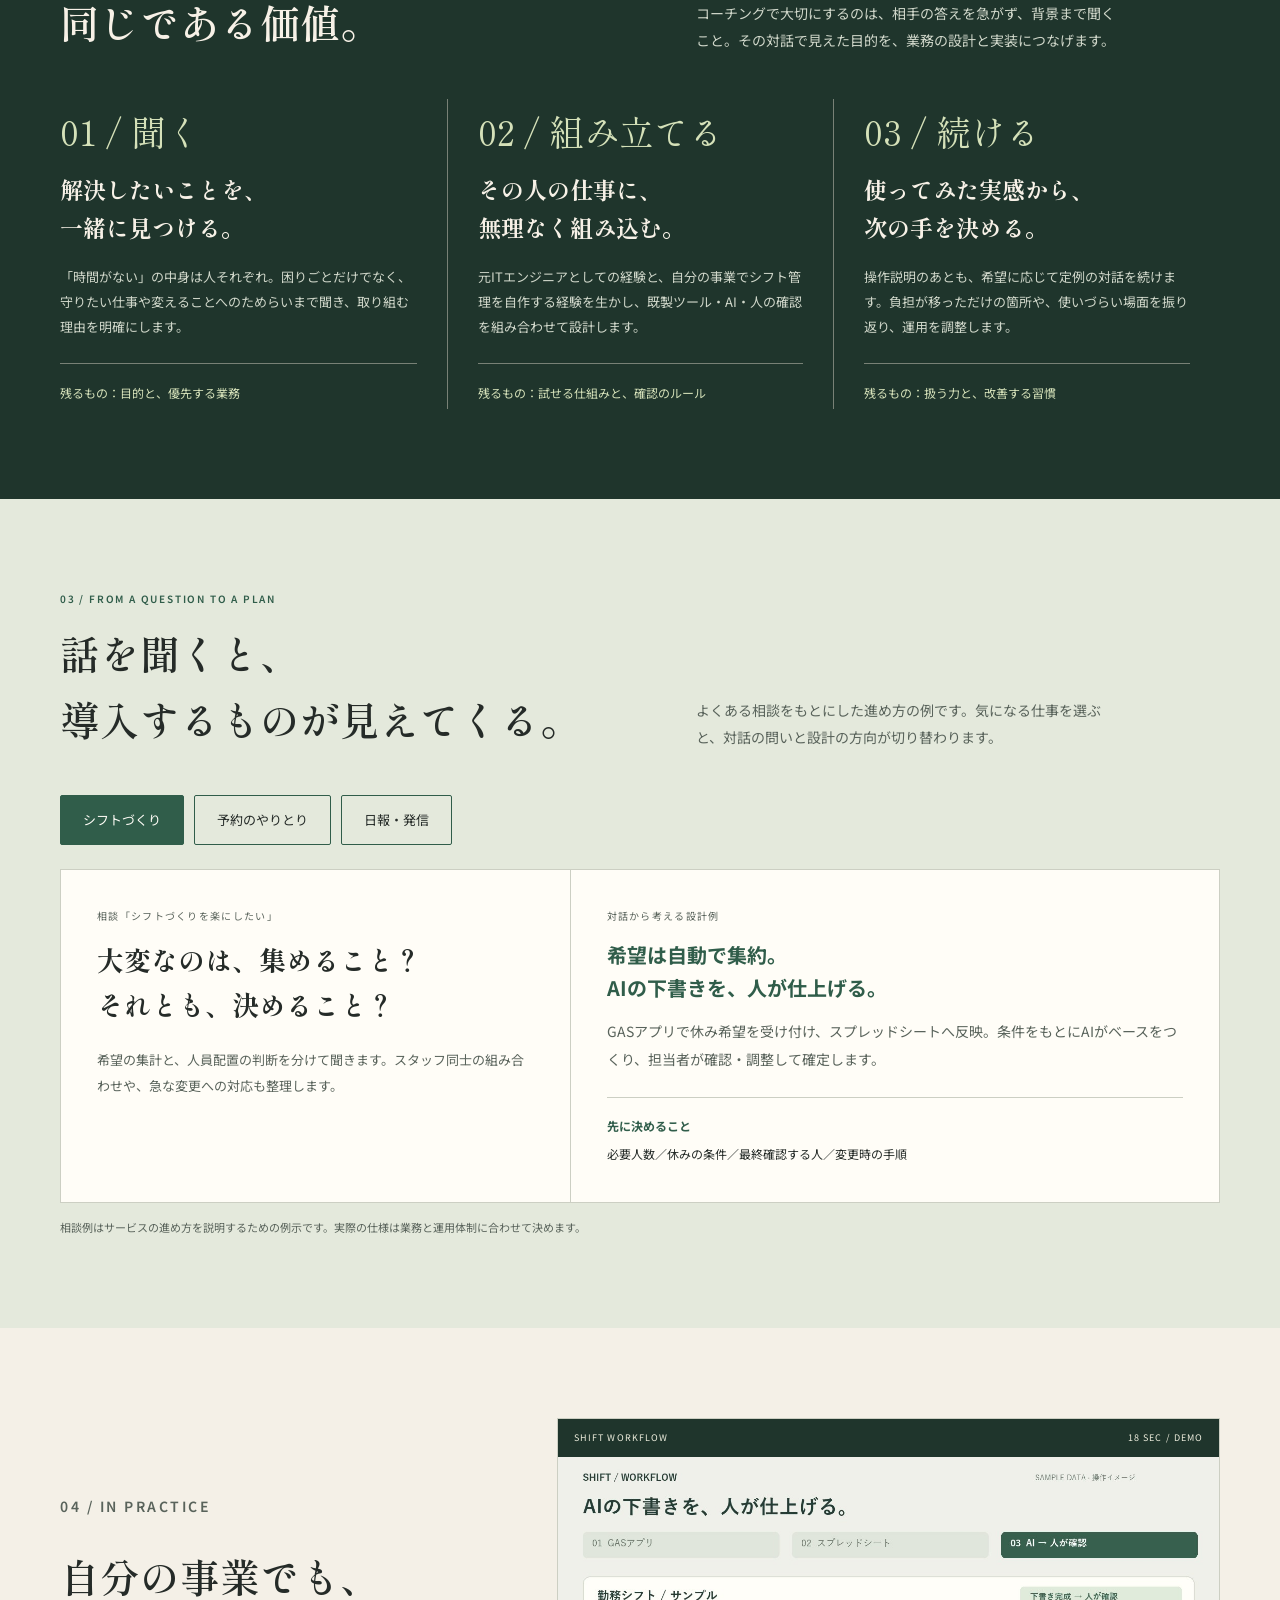
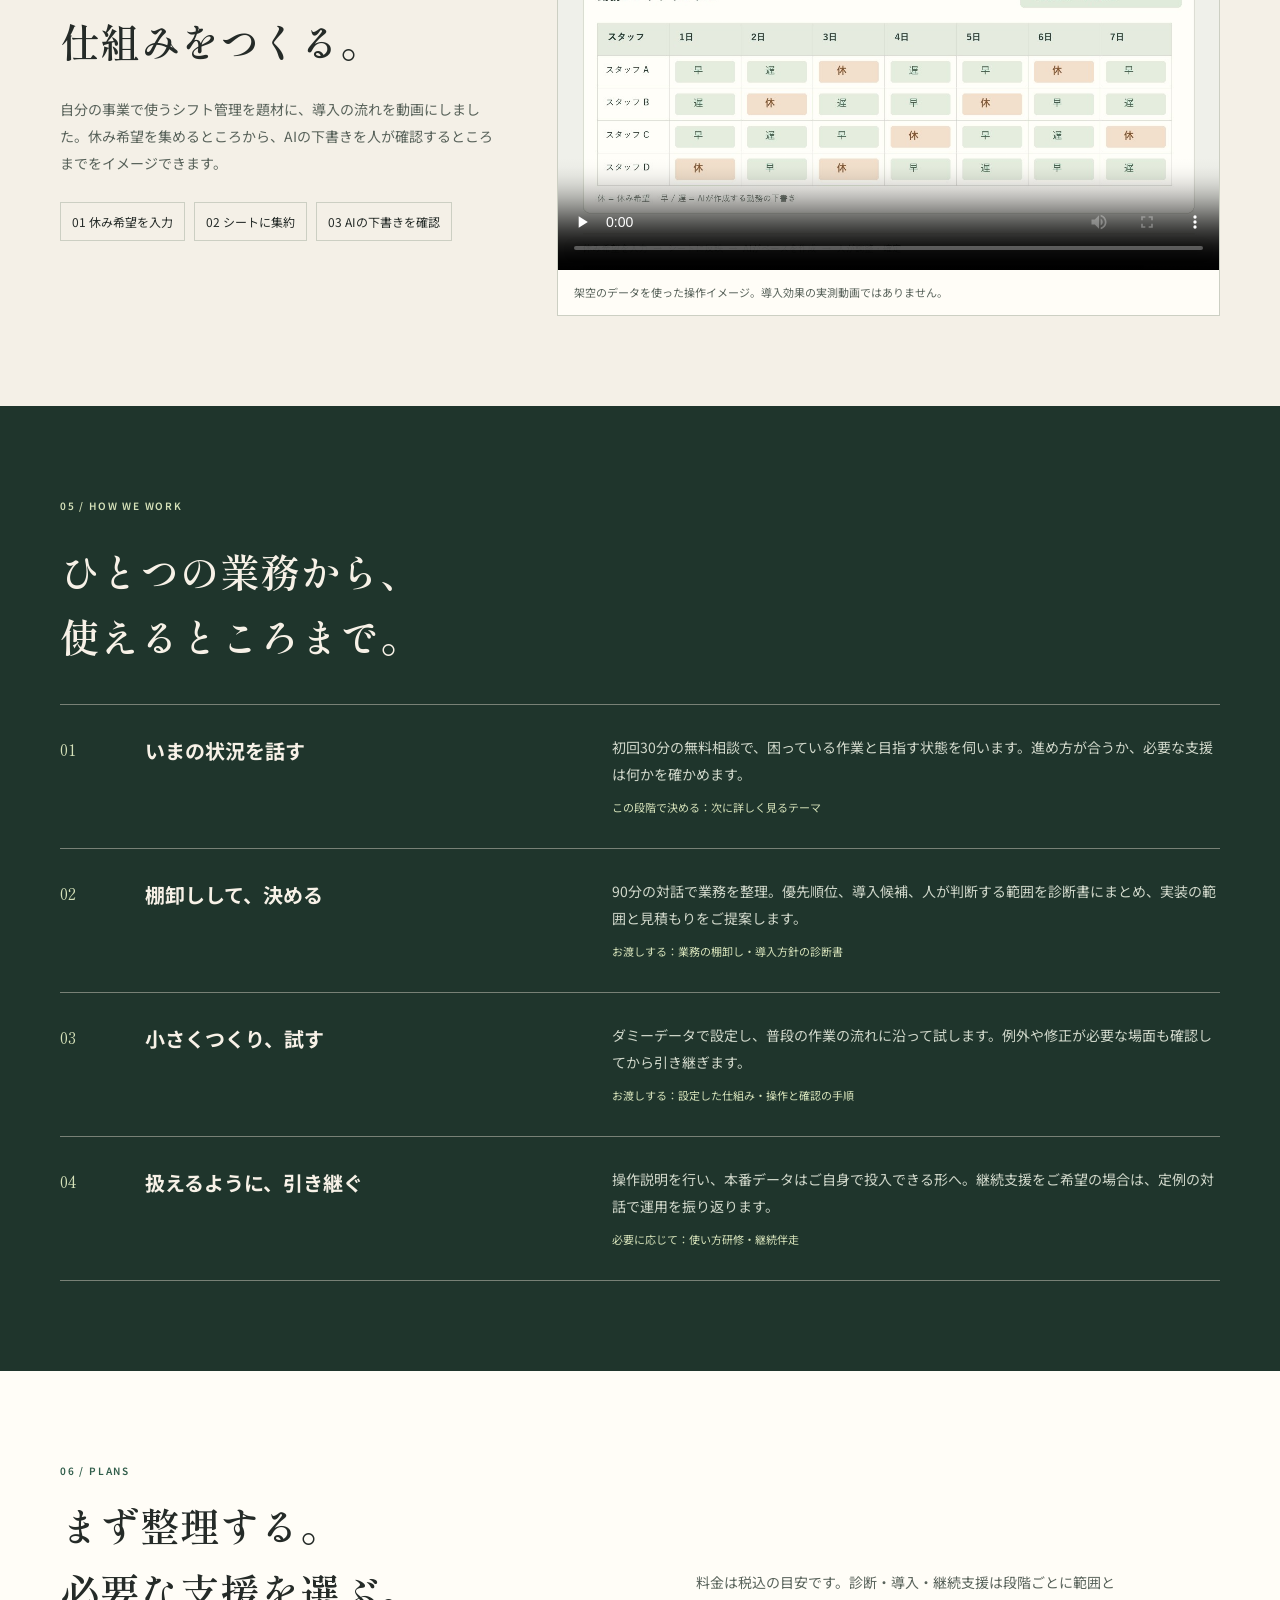
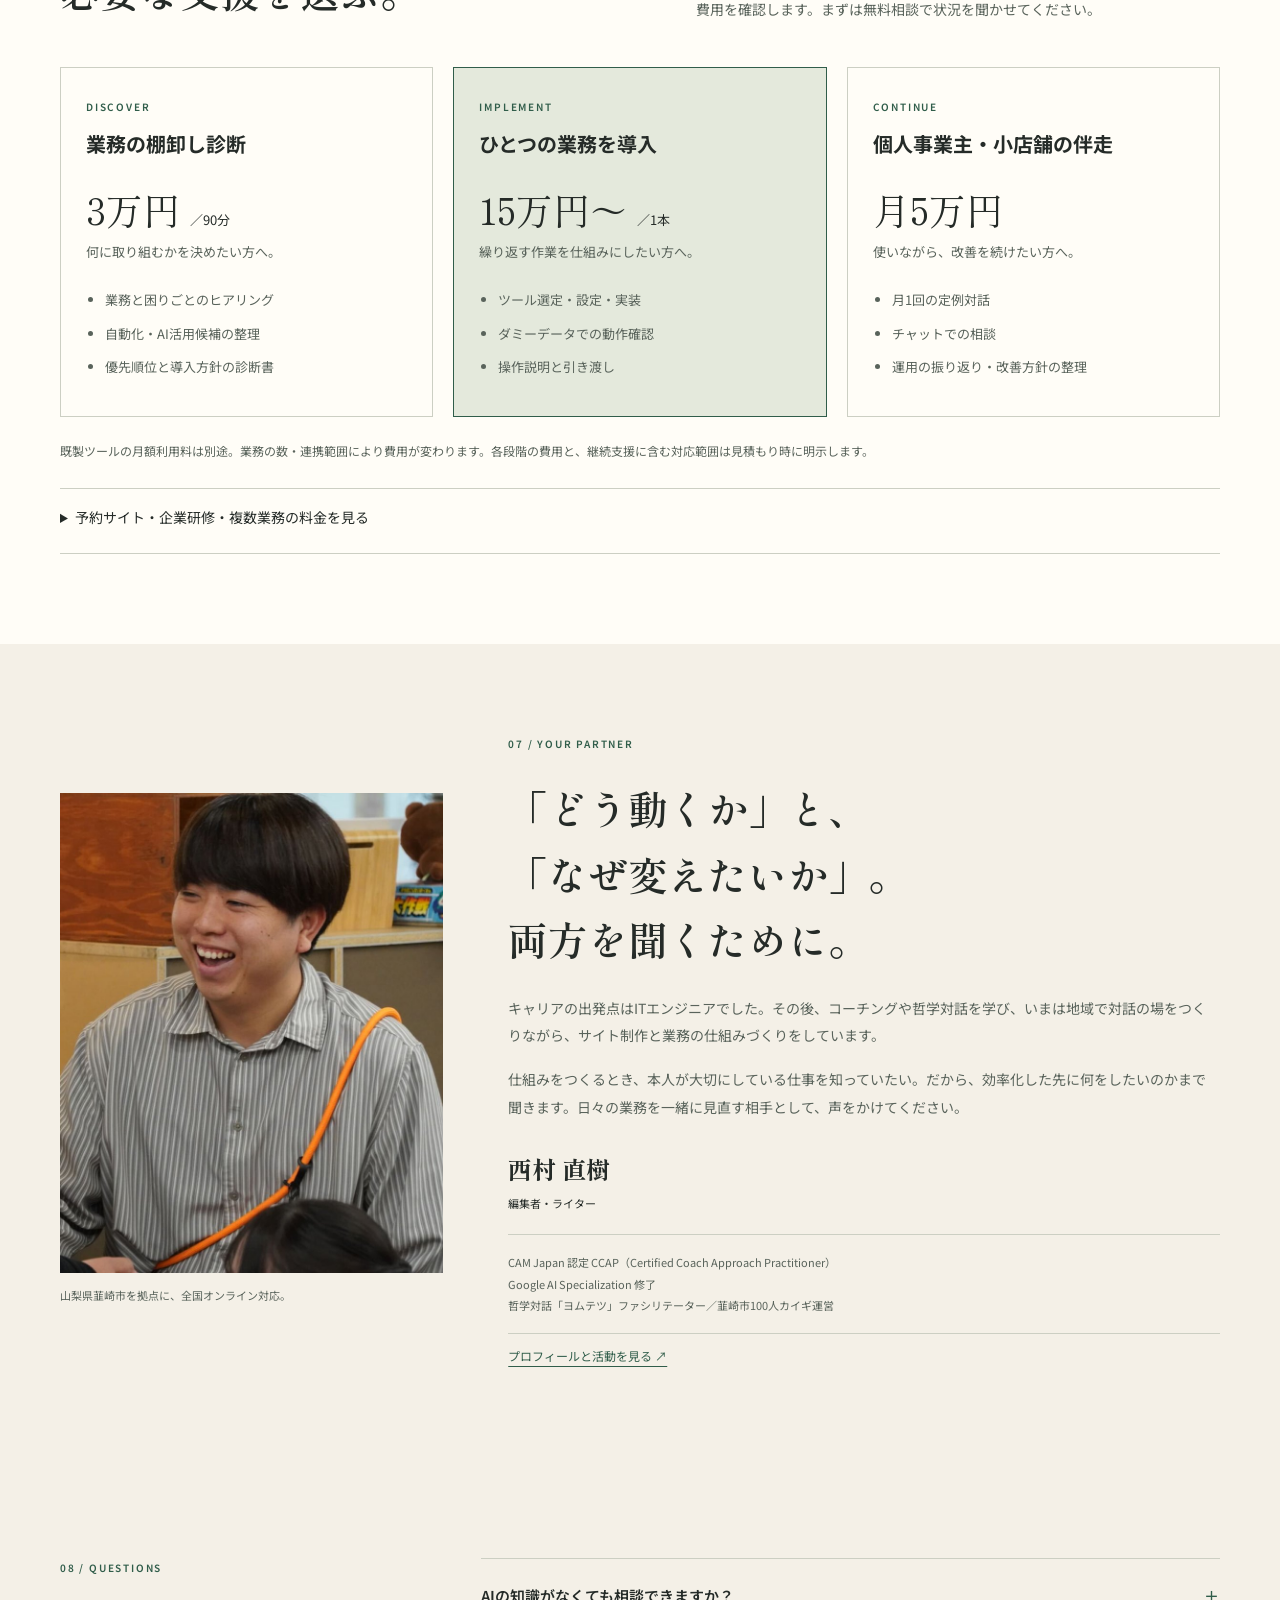
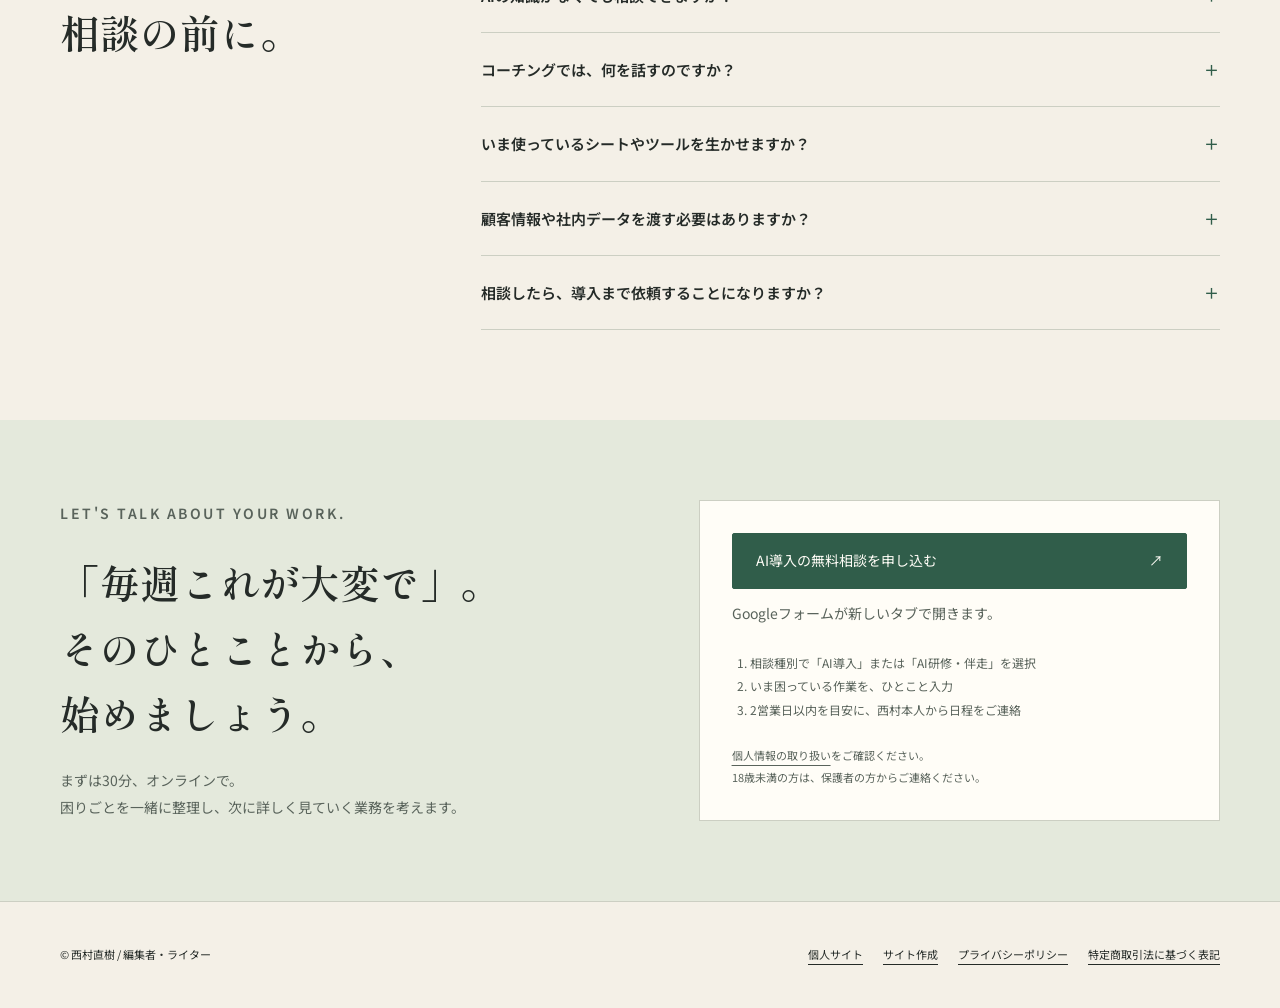
==== commit 4d1befb0: "Refresh landing page styles after headline adjustment" ====
--- a/ai-coaching.html
+++ b/ai-coaching.html
@@ -6,7 +6,7 @@
 <meta name="description" content="AIに何を任せるか、まだ決まっていなくて大丈夫。元ITエンジニアの西村直樹が、コーチングを生かした業務の棚卸しから、AI・既製ツールの導入、使い方の引き継ぎまで伴走。山梨・全国オンライン。初回30分の相談は無料。">
 <meta property="og:type" content="website"><meta property="og:title" content="忙しさをほどいて、やりたかった仕事へ。｜西村直樹のAI導入">
 <meta property="og:description" content="コーチングの対話で目的を見つけ、元ITエンジニアの経験で仕組みにする。業務の棚卸しから始めるAI導入。"><meta property="og:image" content="assets/shift-poster.jpg"><meta property="og:locale" content="ja_JP"><meta name="twitter:card" content="summary_large_image"><meta name="theme-color" content="#305d4a">
-<link rel="icon" href="assets/favicon.svg" type="image/svg+xml"><link rel="preconnect" href="https://fonts.googleapis.com"><link rel="preconnect" href="https://fonts.gstatic.com" crossorigin><link rel="stylesheet" href="services.css"><script src="services.js" defer></script>
+<link rel="icon" href="assets/favicon.svg" type="image/svg+xml"><link rel="preconnect" href="https://fonts.googleapis.com"><link rel="preconnect" href="https://fonts.gstatic.com" crossorigin><link rel="stylesheet" href="services.css?v=2"><script src="services.js" defer></script>
 </head>
 <body class="ai-page">
 <a class="skip-link" href="#main">本文へスキップ</a>
